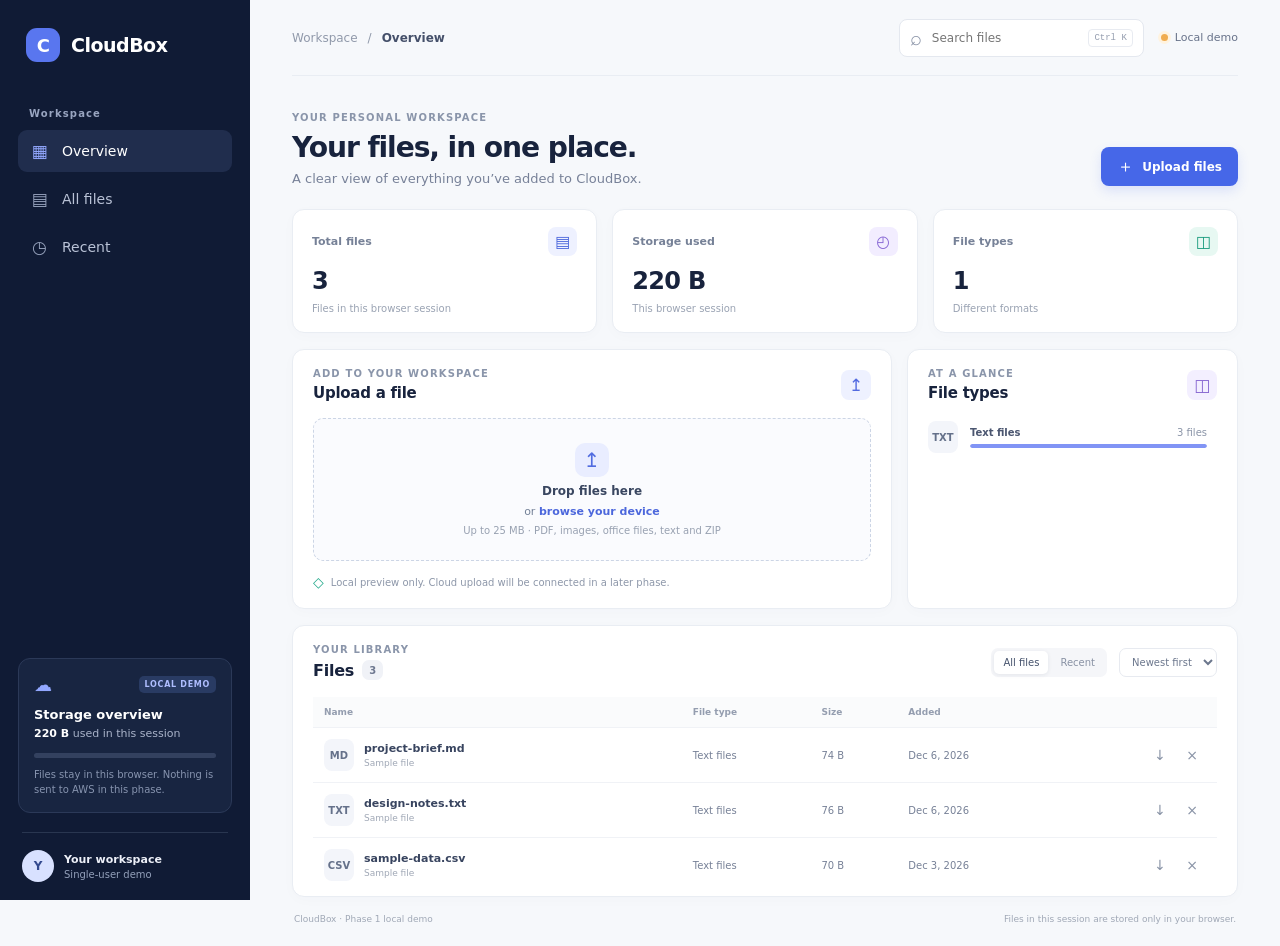
==== CloudBox/frontend/index.html @ 7aa477a9 "The start" ====
<!doctype html>
<html lang="en">
  <head>
    <meta charset="utf-8">
    <meta name="viewport" content="width=device-width, initial-scale=1">
    <meta name="theme-color" content="#101b35">
    <meta name="description" content="A simple, secure place to organize your files.">
    <title>CloudBox — Your files, in one place</title>
    <link rel="stylesheet" href="css/style.css">
    <script src="js/app.js" defer></script>
  </head>
  <body>
    <div class="app-shell">
      <aside class="sidebar" aria-label="Main navigation">
        <a class="brand" href="#overview" aria-label="CloudBox home">
          <span class="brand-mark" aria-hidden="true">C</span>
          <span>CloudBox</span>
        </a>

        <p class="nav-label">Workspace</p>
        <nav class="nav-list" aria-label="Workspace">
          <button class="nav-link is-active" type="button" data-view="overview"><span aria-hidden="true">▦</span> Overview</button>
          <button class="nav-link" type="button" data-view="all"><span aria-hidden="true">▤</span> All files</button>
          <button class="nav-link" type="button" data-view="recent"><span aria-hidden="true">◷</span> Recent</button>
        </nav>

        <div class="sidebar-spacer"></div>
        <section class="plan-card" aria-labelledby="plan-title">
          <div class="plan-top"><span class="plan-icon" aria-hidden="true">☁</span><span class="demo-tag">LOCAL DEMO</span></div>
          <h2 id="plan-title">Storage overview</h2>
          <p><strong id="storage-sidebar">0 B</strong> used in this session</p>
          <div class="storage-track" role="progressbar" aria-label="Demo storage used" aria-valuemin="0" aria-valuemax="100" aria-valuenow="0"><span id="storage-progress"></span></div>
          <small>Files stay in this browser. Nothing is sent to AWS in this phase.</small>
        </section>
        <div class="sidebar-user"><span class="user-avatar" aria-hidden="true">Y</span><span><strong>Your workspace</strong><small>Single-user demo</small></span></div>
      </aside>

      <main class="main-content" id="overview">
        <header class="topbar">
          <div class="breadcrumb"><span>Workspace</span><span aria-hidden="true">/</span><strong id="breadcrumb-current">Overview</strong></div>
          <div class="topbar-actions">
            <label class="search-box"><span aria-hidden="true">⌕</span><span class="sr-only">Search files</span><input id="search-input" type="search" placeholder="Search files" autocomplete="off"><kbd>Ctrl K</kbd></label>
            <span class="connection-pill"><span class="status-dot"></span> Local demo</span>
          </div>
        </header>

        <section class="page-intro" aria-labelledby="page-title">
          <div><p class="eyebrow">YOUR PERSONAL WORKSPACE</p><h1 id="page-title">Your files, in one place.</h1><p class="intro-copy">A clear view of everything you’ve added to CloudBox.</p></div>
          <button class="button button-primary" id="upload-button" type="button"><span aria-hidden="true">＋</span> Upload files</button>
        </section>

        <section class="stats-grid" aria-label="File statistics">
          <article class="stat-card"><div class="stat-heading"><span>Total files</span><span class="stat-icon blue" aria-hidden="true">▤</span></div><strong class="stat-value" id="total-files">0</strong><span class="stat-note" id="total-files-note">Ready for your first file</span></article>
          <article class="stat-card"><div class="stat-heading"><span>Storage used</span><span class="stat-icon violet" aria-hidden="true">◴</span></div><strong class="stat-value" id="total-storage">0 B</strong><span class="stat-note">This browser session</span></article>
          <article class="stat-card"><div class="stat-heading"><span>File types</span><span class="stat-icon mint" aria-hidden="true">◫</span></div><strong class="stat-value" id="type-count">0</strong><span class="stat-note">Different formats</span></article>
        </section>

        <section class="content-grid">
          <article class="panel upload-panel" aria-labelledby="upload-title">
            <div class="panel-heading"><div><p class="eyebrow">ADD TO YOUR WORKSPACE</p><h2 id="upload-title">Upload a file</h2></div><span class="panel-icon" aria-hidden="true">↥</span></div>
            <div class="dropzone" id="dropzone" role="button" tabindex="0" aria-label="Choose files or drop them here">
              <span class="upload-symbol" aria-hidden="true">↥</span>
              <strong>Drop files here</strong>
              <span>or <button class="text-button" id="choose-files" type="button">browse your device</button></span>
              <small>Up to 25 MB · PDF, images, office files, text and ZIP</small>
            </div>
            <input class="sr-only" id="file-input" type="file" multiple accept=".pdf,.png,.jpg,.jpeg,.gif,.webp,.txt,.md,.csv,.doc,.docx,.xls,.xlsx,.ppt,.pptx,.zip">
            <p class="upload-footnote"><span class="secure-icon" aria-hidden="true">◇</span> Local preview only. Cloud upload will be connected in a later phase.</p>
          </article>

          <article class="panel types-panel" aria-labelledby="types-title">
            <div class="panel-heading"><div><p class="eyebrow">AT A GLANCE</p><h2 id="types-title">File types</h2></div><span class="panel-icon soft" aria-hidden="true">◫</span></div>
            <div class="type-list" id="type-list"></div>
          </article>
        </section>

        <section class="panel files-panel" aria-labelledby="files-title">
          <div class="files-heading"><div><p class="eyebrow">YOUR LIBRARY</p><h2 id="files-title">Files <span class="count-badge" id="visible-count">0</span></h2></div><div class="file-controls"><div class="filter-tabs" role="group" aria-label="Filter files"><button type="button" class="filter-tab is-selected" data-filter="all">All files</button><button type="button" class="filter-tab" data-filter="recent">Recent</button></div><label class="sort-select"><span class="sr-only">Sort files</span><select id="sort-select"><option value="newest">Newest first</option><option value="oldest">Oldest first</option><option value="name">Name A–Z</option><option value="size">Largest first</option></select></label></div></div>
          <div class="table-wrap">
            <table>
              <thead><tr><th scope="col">Name</th><th scope="col">File type</th><th scope="col">Size</th><th scope="col">Added</th><th scope="col"><span class="sr-only">Actions</span></th></tr></thead>
              <tbody id="file-rows"></tbody>
            </table>
            <div class="empty-state" id="empty-state" hidden><span class="empty-icon" aria-hidden="true">▤</span><h3 id="empty-title">Your workspace is ready</h3><p id="empty-copy">Upload a file to see it here.</p><button class="button button-secondary" id="empty-upload" type="button">Choose a file</button></div>
          </div>
        </section>
        <footer class="page-footer"><span>CloudBox <span aria-hidden="true">·</span> Phase 1 local demo</span><span>Files in this session are stored only in your browser.</span></footer>
      </main>
    </div>
    <div class="toast" id="toast" role="status" aria-live="polite"></div>
  </body>
</html>
---- CloudBox/frontend/css/style.css ----
:root {
  color-scheme: light;
  --ink: #18233d;
  --muted: #778198;
  --line: #e9edf3;
  --canvas: #f6f8fb;
  --white: #fff;
  --navy: #101b35;
  --blue: #4667e8;
  --blue-soft: #eef1ff;
  --mint: #21a88a;
  font-family: Inter, ui-sans-serif, system-ui, -apple-system, BlinkMacSystemFont, "Segoe UI", sans-serif;
  font-synthesis: none;
  text-rendering: optimizeLegibility;
}

* { box-sizing: border-box; }
body { margin: 0; color: var(--ink); background: var(--canvas); font-size: 14px; }
button, input, select { font: inherit; }
button { cursor: pointer; }
button:focus-visible, input:focus-visible, select:focus-visible, [tabindex]:focus-visible { outline: 3px solid #9daeff; outline-offset: 2px; }
.app-shell { min-height: 100vh; }
.sidebar { position: fixed; inset: 0 auto 0 0; z-index: 2; display: flex; flex-direction: column; width: 250px; padding: 28px 18px 18px; color: #e9edfa; background: var(--navy); }
.brand { display: flex; align-items: center; gap: 11px; margin: 0 0 46px 8px; color: white; font-size: 19px; font-weight: 750; letter-spacing: -.5px; text-decoration: none; }
.brand-mark { display: grid; width: 34px; height: 34px; place-items: center; border-radius: 11px; background: #5976ef; color: white; font-size: 18px; font-weight: 800; }
.nav-label, .eyebrow { margin: 0; color: #99a5c0; font-size: 10px; font-weight: 750; letter-spacing: 1.15px; }
.nav-label { margin: 0 0 11px 11px; }
.nav-list { display: grid; gap: 6px; }
.nav-link { display: flex; align-items: center; gap: 13px; width: 100%; padding: 11px 12px; border: 0; border-radius: 9px; background: transparent; color: #b9c2d6; text-align: left; transition: background .18s, color .18s; }
.nav-link span { width: 19px; color: #95a1bb; font-size: 17px; text-align: center; }
.nav-link:hover, .nav-link.is-active { background: #202d4d; color: white; }
.nav-link.is-active span { color: #93a8ff; }
.sidebar-spacer { flex: 1; min-height: 34px; }
.plan-card { padding: 15px; border: 1px solid #2b3958; border-radius: 12px; background: #182541; }
.plan-top { display: flex; align-items: center; justify-content: space-between; }
.plan-icon { color: #92a7ff; font-size: 18px; }
.demo-tag { padding: 4px 6px; border-radius: 5px; background: #293b63; color: #afbeff; font-size: 8px; font-weight: 800; letter-spacing: .7px; }
.plan-card h2 { margin: 12px 0 5px; color: white; font-size: 13px; }
.plan-card p { margin: 0; color: #aab4ca; font-size: 11px; }
.plan-card p strong { color: white; }
.storage-track { height: 5px; margin: 13px 0 10px; overflow: hidden; border-radius: 9px; background: #33415f; }
.storage-track span { display: block; width: 0; height: 100%; border-radius: inherit; background: #8198ff; transition: width .25s; }
.plan-card small { display: block; color: #8794af; font-size: 10px; line-height: 1.45; }
.sidebar-user { display: flex; align-items: center; gap: 10px; margin: 19px 4px 0; padding-top: 17px; border-top: 1px solid #293650; }
.user-avatar { display: grid; width: 32px; height: 32px; place-items: center; border-radius: 50%; background: #d8e1ff; color: #32498f; font-size: 12px; font-weight: 800; }
.sidebar-user strong, .sidebar-user small { display: block; }
.sidebar-user strong { color: #edf0f8; font-size: 11px; }
.sidebar-user small { margin-top: 3px; color: #93a0ba; font-size: 10px; }
.main-content { max-width: 1600px; min-height: 100vh; margin-left: 250px; padding: 0 42px 22px; }
.topbar { display: flex; min-height: 76px; align-items: center; justify-content: space-between; border-bottom: 1px solid var(--line); }
.breadcrumb { display: flex; align-items: center; gap: 10px; color: #9099aa; font-size: 12px; }
.breadcrumb strong { color: #45506a; font-weight: 650; }
.topbar-actions { display: flex; align-items: center; gap: 17px; }
.search-box { display: flex; width: 245px; height: 38px; align-items: center; gap: 8px; padding: 0 10px; border: 1px solid #e4e8ef; border-radius: 8px; background: white; color: #8791a5; }
.search-box > span:first-child { font-size: 20px; line-height: 1; }
.search-box input { width: 100%; min-width: 0; border: 0; outline: 0; color: var(--ink); background: transparent; font-size: 12px; }
.search-box kbd { flex: 0 0 auto; padding: 3px 5px; border: 1px solid #e8ebf1; border-radius: 4px; color: #929bad; font-size: 9px; }
.connection-pill { display: inline-flex; align-items: center; gap: 7px; color: #68738a; font-size: 11px; white-space: nowrap; }
.status-dot { width: 7px; height: 7px; border-radius: 50%; background: #f0ac4f; box-shadow: 0 0 0 3px #fff3df; }
.page-intro { display: flex; align-items: end; justify-content: space-between; gap: 20px; padding: 36px 0 23px; }
.page-intro .eyebrow, .panel .eyebrow, .files-heading .eyebrow { color: #8a95aa; }
h1, h2, h3, p { margin-top: 0; }
h1 { margin: 8px 0 7px; font-size: clamp(24px, 2.2vw, 30px); font-weight: 720; letter-spacing: -1.1px; }
.intro-copy { margin: 0; color: var(--muted); font-size: 13px; }
.button { display: inline-flex; min-height: 39px; align-items: center; justify-content: center; gap: 8px; padding: 0 15px; border: 1px solid transparent; border-radius: 8px; font-size: 12px; font-weight: 650; transition: transform .15s, background .15s; }
.button:hover { transform: translateY(-1px); }
.button-primary { background: var(--blue); color: white; box-shadow: 0 5px 12px #4667e826; }
.button-primary:hover { background: #3857d2; }
.button-primary span { font-size: 17px; }
.button-secondary { border-color: #e1e6ee; background: white; color: #4d5a74; }
.stats-grid { display: grid; grid-template-columns: repeat(3, minmax(0, 1fr)); gap: 15px; }
.stat-card, .panel { border: 1px solid #e9edf3; border-radius: 12px; background: var(--white); box-shadow: 0 3px 14px #263b5c05; }
.stat-card { min-height: 121px; padding: 17px 19px; }
.stat-heading { display: flex; align-items: center; justify-content: space-between; color: #768197; font-size: 11px; font-weight: 550; }
.stat-icon { display: grid; width: 29px; height: 29px; place-items: center; border-radius: 8px; font-size: 16px; }
.stat-icon.blue { background: #eef1ff; color: #4d68dc; }
.stat-icon.violet { background: #f2edff; color: #8463d3; }
.stat-icon.mint { background: #e7f8f2; color: #199b7d; }
.stat-value { display: block; margin: 11px 0 4px; font-size: 24px; font-weight: 720; letter-spacing: -.7px; }
.stat-note { color: #9aa3b3; font-size: 10px; }
.content-grid { display: grid; grid-template-columns: minmax(0, 1.45fr) minmax(280px, .8fr); gap: 15px; margin-top: 16px; }
.panel { padding: 18px 20px; }
.panel-heading, .files-heading { display: flex; align-items: center; justify-content: space-between; }
.panel-heading h2, .files-heading h2 { margin: 5px 0 0; font-size: 15px; font-weight: 700; letter-spacing: -.25px; }
.panel-icon { display: grid; width: 30px; height: 30px; place-items: center; border-radius: 8px; background: #eef1ff; color: #526ae0; font-size: 17px; }
.panel-icon.soft { background: #f3efff; color: #8869d2; }
.dropzone { display: flex; min-height: 143px; flex-direction: column; align-items: center; justify-content: center; gap: 7px; margin-top: 16px; border: 1px dashed #ccd5e5; border-radius: 10px; background: #fafbfe; color: #738097; font-size: 11px; transition: border .18s, background .18s; }
.dropzone.is-dragging { border-color: var(--blue); background: #f1f4ff; }
.upload-symbol { display: grid; width: 34px; height: 34px; place-items: center; border-radius: 10px; background: #e9edff; color: #516ce0; font-size: 20px; }
.dropzone strong { color: #394660; font-size: 12px; }
.dropzone small { color: #98a1b1; font-size: 10px; }
.text-button { padding: 0; border: 0; background: none; color: #4c67dc; font-size: inherit; font-weight: 650; }
.text-button:hover { text-decoration: underline; }
.upload-footnote { display: flex; align-items: center; gap: 7px; margin: 13px 0 0; color: #8d97a9; font-size: 10px; }
.secure-icon { color: #21a88a; font-size: 14px; }
.type-list { display: grid; gap: 14px; margin-top: 19px; }
.type-row { display: grid; grid-template-columns: 32px minmax(0, 1fr) auto; align-items: center; gap: 10px; }
.file-type-icon { display: grid; width: 30px; height: 32px; place-items: center; border-radius: 8px; background: #f3f5fa; color: #65718a; font-size: 10px; font-weight: 800; }
.file-type-icon.pdf { background: #fff0ec; color: #e36d50; }
.file-type-icon.image { background: #eaf7f2; color: #228e71; }
.file-type-icon.document { background: #edf1ff; color: #4f67d8; }
.type-meta { min-width: 0; }
.type-meta strong { display: flex; justify-content: space-between; gap: 8px; color: #4b5670; font-size: 10px; font-weight: 650; }
.type-meta strong span { color: #8b95a8; font-weight: 500; }
.type-bar { height: 4px; margin-top: 6px; overflow: hidden; border-radius: 6px; background: #f0f2f6; }
.type-bar span { display: block; height: 100%; border-radius: inherit; background: #8194f5; }
.files-panel { margin-top: 16px; padding-bottom: 4px; }
.files-heading { gap: 15px; padding-bottom: 17px; }
.files-heading h2 { display: flex; align-items: center; gap: 8px; font-size: 16px; }
.count-badge { display: grid; min-width: 21px; height: 20px; place-items: center; padding: 0 6px; border-radius: 7px; background: #f0f2f7; color: #6e7890; font-size: 10px; font-weight: 650; }
.file-controls { display: flex; align-items: center; gap: 12px; }
.filter-tabs { display: flex; align-items: center; gap: 3px; padding: 3px; border-radius: 7px; background: #f5f6f9; }
.filter-tab { padding: 6px 9px; border: 0; border-radius: 5px; background: transparent; color: #8992a4; font-size: 10px; }
.filter-tab.is-selected { background: white; color: #46536d; box-shadow: 0 1px 4px #1e2c4614; }
.sort-select select { max-width: 130px; padding: 7px 8px; border: 1px solid #e7eaf0; border-radius: 7px; background: white; color: #6c778d; font-size: 10px; }
.table-wrap { overflow-x: auto; }
table { width: 100%; border-collapse: collapse; text-align: left; }
thead { background: #fafbfc; }
th { padding: 10px 11px; color: #949daf; font-size: 9px; font-weight: 650; }
td { padding: 11px; border-top: 1px solid #f0f2f6; color: #778197; font-size: 10px; white-space: nowrap; }
td:first-child { min-width: 190px; }
.file-name-cell { display: flex; align-items: center; gap: 10px; }
.file-name-cell strong { display: block; overflow: hidden; max-width: 240px; color: #38445f; font-size: 11px; font-weight: 650; text-overflow: ellipsis; }
.file-name-cell small { display: block; margin-top: 3px; color: #a0a8b6; font-size: 9px; }
.row-actions { display: flex; justify-content: end; gap: 4px; }
.icon-button { display: grid; width: 28px; height: 28px; place-items: center; border: 0; border-radius: 6px; background: transparent; color: #8a94a7; font-size: 14px; }
.icon-button:hover { background: #f1f3f8; color: #45526e; }
.icon-button.delete:hover { background: #fff0ed; color: #d85f4e; }
.empty-state { padding: 32px 14px; color: #8791a5; text-align: center; }
.empty-state[hidden] { display: none; }
.empty-icon { display: grid; width: 42px; height: 42px; place-items: center; margin: 0 auto 10px; border-radius: 12px; background: #f0f3fb; color: #8091ca; font-size: 20px; }
.empty-state h3 { margin: 0 0 5px; color: #3f4a64; font-size: 13px; }
.empty-state p { margin: 0 0 14px; font-size: 11px; }
.page-footer { display: flex; justify-content: space-between; gap: 12px; padding: 17px 2px 0; color: #a0a8b6; font-size: 9px; }
.toast { position: fixed; right: 24px; bottom: 24px; z-index: 5; max-width: min(360px, calc(100vw - 32px)); padding: 12px 16px; transform: translateY(12px); border: 1px solid #dce3f0; border-radius: 9px; background: white; box-shadow: 0 8px 28px #17233b1c; color: #46516b; font-size: 12px; opacity: 0; pointer-events: none; transition: opacity .2s, transform .2s; }
.toast.is-visible { transform: translateY(0); opacity: 1; }
.sr-only { position: absolute; width: 1px; height: 1px; padding: 0; overflow: hidden; clip: rect(0, 0, 0, 0); white-space: nowrap; clip-path: inset(50%); border: 0; }

@media (max-width: 1050px) {
  .main-content { padding-right: 25px; padding-left: 25px; }
  .content-grid { grid-template-columns: minmax(0, 1.2fr) minmax(245px, .8fr); }
}
@media (max-width: 790px) {
  .sidebar { width: 70px; align-items: center; padding: 18px 9px; }
  .brand { margin: 0 0 34px; }
  .brand > span:last-child, .nav-label, .nav-link:not(.is-active), .nav-link { font-size: 0; }
  .nav-link { justify-content: center; width: 48px; height: 44px; padding: 0; }
  .nav-link span { width: auto; font-size: 18px; }
  .plan-card { display: none; }
  .sidebar-user { justify-content: center; margin-right: 0; margin-left: 0; }
  .sidebar-user > span:last-child { display: none; }
  .main-content { margin-left: 70px; padding-right: 18px; padding-left: 18px; }
  .content-grid { grid-template-columns: 1fr; }
}
@media (max-width: 560px) {
  .topbar { min-height: 62px; }
  .topbar-actions { gap: 9px; }
  .search-box { width: 37px; justify-content: center; padding: 0; }
  .search-box input, .search-box kbd { display: none; }
  .connection-pill { font-size: 0; }
  .status-dot { width: 9px; height: 9px; }
  .page-intro { align-items: start; flex-direction: column; padding-top: 26px; }
  .stats-grid { grid-template-columns: 1fr; gap: 9px; }
  .stat-card { min-height: 96px; }
  .files-heading { align-items: start; flex-direction: column; }
  .file-controls { width: 100%; justify-content: space-between; }
  .sort-select select { max-width: 120px; }
  .panel { padding: 16px; }
  .main-content { padding-right: 12px; padding-left: 12px; }
  .page-footer { flex-direction: column; }
  th:nth-child(2), td:nth-child(2) { display: none; }
}
@media (prefers-reduced-motion: reduce) { *, *::before, *::after { scroll-behavior: auto !important; transition-duration: .01ms !important; } }
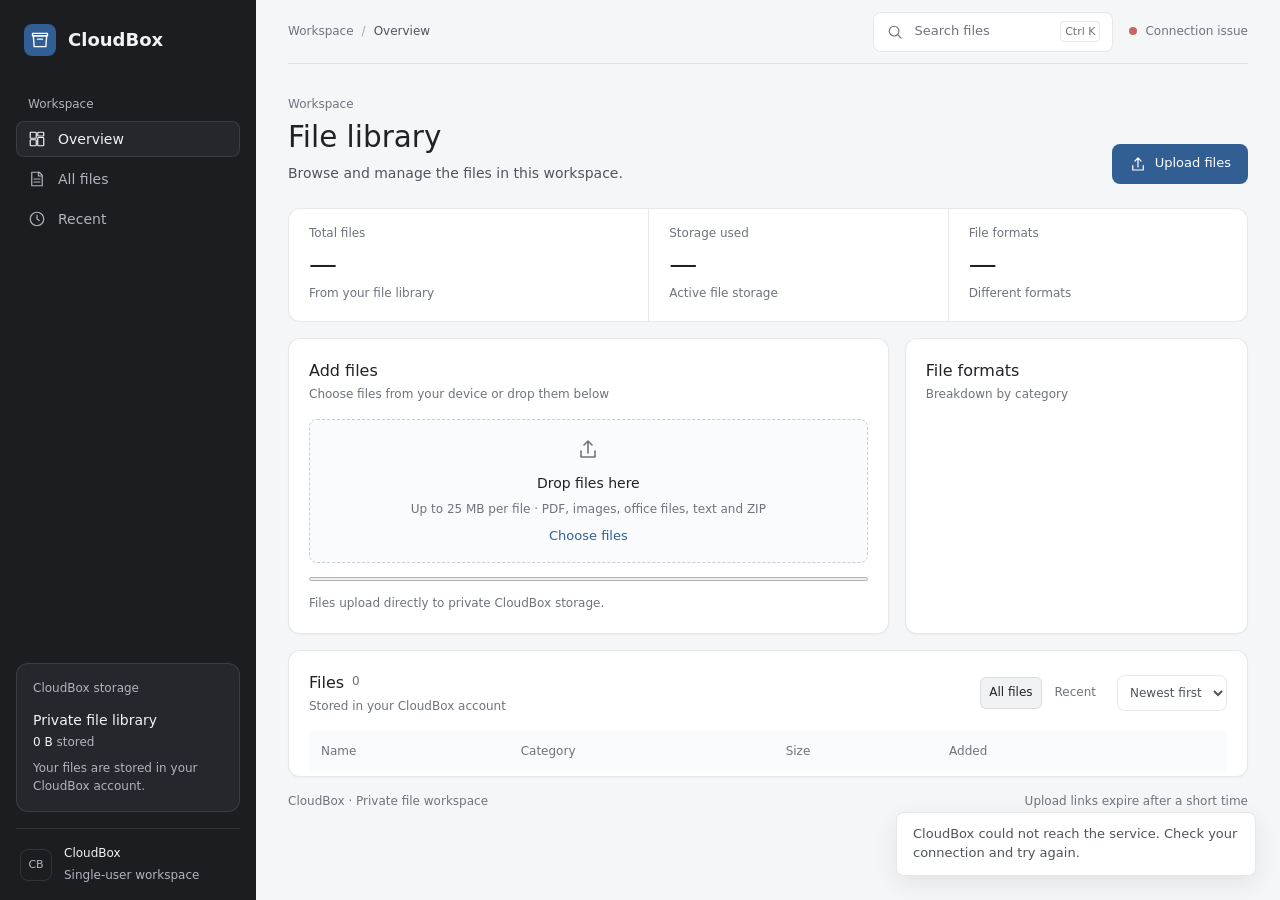
==== commit 0f9bee32: "Few more changes to the backend and frontend, added new lambda functions, and updated documentation." ====
--- a/CloudBox/frontend/index.html
+++ b/CloudBox/frontend/index.html
@@ -3,88 +3,103 @@
   <head>
     <meta charset="utf-8">
     <meta name="viewport" content="width=device-width, initial-scale=1">
-    <meta name="theme-color" content="#101b35">
-    <meta name="description" content="A simple, secure place to organize your files.">
-    <title>CloudBox — Your files, in one place</title>
+    <meta name="theme-color" content="#1b1d21">
+    <meta name="description" content="A simple workspace for finding and managing your files.">
+    <title>CloudBox | File library</title>
+    <!-- Design guidance adapted from unslop by Damir Sokolovsky, CC BY 4.0: https://github.com/heydamir/unslop -->
     <link rel="stylesheet" href="css/style.css">
+    <script src="js/config.js" defer></script>
+    <script src="js/api.js" defer></script>
+    <script src="js/dashboard.js" defer></script>
+    <script src="js/files.js" defer></script>
+    <script src="js/upload.js" defer></script>
     <script src="js/app.js" defer></script>
   </head>
   <body>
     <div class="app-shell">
       <aside class="sidebar" aria-label="Main navigation">
         <a class="brand" href="#overview" aria-label="CloudBox home">
-          <span class="brand-mark" aria-hidden="true">C</span>
+          <svg class="brand-mark" viewBox="0 0 24 24" aria-hidden="true" focusable="false"><path d="M4 7h16l-1 13H5L4 7Z"></path><path d="M3 4h18v3H3zM9 11h6"></path></svg>
           <span>CloudBox</span>
         </a>
 
         <p class="nav-label">Workspace</p>
         <nav class="nav-list" aria-label="Workspace">
-          <button class="nav-link is-active" type="button" data-view="overview"><span aria-hidden="true">▦</span> Overview</button>
-          <button class="nav-link" type="button" data-view="all"><span aria-hidden="true">▤</span> All files</button>
-          <button class="nav-link" type="button" data-view="recent"><span aria-hidden="true">◷</span> Recent</button>
+          <button class="nav-link is-active" type="button" data-view="overview"><svg viewBox="0 0 24 24" aria-hidden="true"><rect x="3" y="3" width="8" height="8" rx="1"></rect><rect x="13" y="3" width="8" height="5" rx="1"></rect><rect x="13" y="10" width="8" height="11" rx="1"></rect><rect x="3" y="13" width="8" height="8" rx="1"></rect></svg><span class="nav-text">Overview</span></button>
+          <button class="nav-link" type="button" data-view="all"><svg viewBox="0 0 24 24" aria-hidden="true"><path d="M5 3h10l4 4v14H5z"></path><path d="M14 3v5h5M8 12h8M8 16h8"></path></svg><span class="nav-text">All files</span></button>
+          <button class="nav-link" type="button" data-view="recent"><svg viewBox="0 0 24 24" aria-hidden="true"><circle cx="12" cy="12" r="9"></circle><path d="M12 7v5l3 2"></path></svg><span class="nav-text">Recent</span></button>
         </nav>
 
         <div class="sidebar-spacer"></div>
-        <section class="plan-card" aria-labelledby="plan-title">
-          <div class="plan-top"><span class="plan-icon" aria-hidden="true">☁</span><span class="demo-tag">LOCAL DEMO</span></div>
-          <h2 id="plan-title">Storage overview</h2>
-          <p><strong id="storage-sidebar">0 B</strong> used in this session</p>
-          <div class="storage-track" role="progressbar" aria-label="Demo storage used" aria-valuemin="0" aria-valuemax="100" aria-valuenow="0"><span id="storage-progress"></span></div>
-          <small>Files stay in this browser. Nothing is sent to AWS in this phase.</small>
+        <section class="session-card" aria-labelledby="session-title">
+          <p class="session-label">CloudBox storage</p>
+          <h2 id="session-title">Private file library</h2>
+          <p><strong id="storage-sidebar">0 B</strong> stored</p>
+          <small>Your files are stored in your CloudBox account.</small>
         </section>
-        <div class="sidebar-user"><span class="user-avatar" aria-hidden="true">Y</span><span><strong>Your workspace</strong><small>Single-user demo</small></span></div>
+        <div class="sidebar-foot"><span class="sidebar-mark" aria-hidden="true">CB</span><span><strong>CloudBox</strong><small>Single-user workspace</small></span></div>
       </aside>
 
       <main class="main-content" id="overview">
         <header class="topbar">
-          <div class="breadcrumb"><span>Workspace</span><span aria-hidden="true">/</span><strong id="breadcrumb-current">Overview</strong></div>
+          <div class="breadcrumb"><span>Workspace</span><span class="crumb-separator" aria-hidden="true">/</span><strong id="breadcrumb-current">Overview</strong></div>
           <div class="topbar-actions">
-            <label class="search-box"><span aria-hidden="true">⌕</span><span class="sr-only">Search files</span><input id="search-input" type="search" placeholder="Search files" autocomplete="off"><kbd>Ctrl K</kbd></label>
-            <span class="connection-pill"><span class="status-dot"></span> Local demo</span>
+            <label class="search-box">
+              <svg viewBox="0 0 24 24" aria-hidden="true"><circle cx="10.8" cy="10.8" r="6.5"></circle><path d="m16 16 4.2 4.2"></path></svg>
+              <span class="sr-only">Search files</span><input id="search-input" type="search" placeholder="Search files" autocomplete="off"><kbd>Ctrl K</kbd>
+            </label>
+            <span class="connection-label" id="connection-status"><span class="status-dot" aria-hidden="true"></span>Connecting</span>
           </div>
         </header>
 
         <section class="page-intro" aria-labelledby="page-title">
-          <div><p class="eyebrow">YOUR PERSONAL WORKSPACE</p><h1 id="page-title">Your files, in one place.</h1><p class="intro-copy">A clear view of everything you’ve added to CloudBox.</p></div>
-          <button class="button button-primary" id="upload-button" type="button"><span aria-hidden="true">＋</span> Upload files</button>
+          <div><p class="eyebrow">Workspace</p><h1 id="page-title">File library</h1><p class="intro-copy">Browse and manage the files in this workspace.</p></div>
+          <button class="button button-primary" id="upload-button" type="button"><svg viewBox="0 0 24 24" aria-hidden="true"><path d="M12 16V4m-4 4 4-4 4 4M5 14v6h14v-6"></path></svg>Upload files</button>
         </section>
 
-        <section class="stats-grid" aria-label="File statistics">
-          <article class="stat-card"><div class="stat-heading"><span>Total files</span><span class="stat-icon blue" aria-hidden="true">▤</span></div><strong class="stat-value" id="total-files">0</strong><span class="stat-note" id="total-files-note">Ready for your first file</span></article>
-          <article class="stat-card"><div class="stat-heading"><span>Storage used</span><span class="stat-icon violet" aria-hidden="true">◴</span></div><strong class="stat-value" id="total-storage">0 B</strong><span class="stat-note">This browser session</span></article>
-          <article class="stat-card"><div class="stat-heading"><span>File types</span><span class="stat-icon mint" aria-hidden="true">◫</span></div><strong class="stat-value" id="type-count">0</strong><span class="stat-note">Different formats</span></article>
+        <section class="stats-panel" aria-label="File statistics">
+          <article class="stat-card stat-primary"><span class="stat-label">Total files</span><strong class="stat-value" id="total-files">—</strong><span class="stat-note" id="total-files-note">From your file library</span></article>
+          <article class="stat-card"><span class="stat-label">Storage used</span><strong class="stat-value" id="total-storage">—</strong><span class="stat-note">Active file storage</span></article>
+          <article class="stat-card"><span class="stat-label">File formats</span><strong class="stat-value" id="type-count">—</strong><span class="stat-note">Different formats</span></article>
         </section>
 
         <section class="content-grid">
           <article class="panel upload-panel" aria-labelledby="upload-title">
-            <div class="panel-heading"><div><p class="eyebrow">ADD TO YOUR WORKSPACE</p><h2 id="upload-title">Upload a file</h2></div><span class="panel-icon" aria-hidden="true">↥</span></div>
-            <div class="dropzone" id="dropzone" role="button" tabindex="0" aria-label="Choose files or drop them here">
-              <span class="upload-symbol" aria-hidden="true">↥</span>
+            <div class="panel-heading"><div><h2 id="upload-title">Add files</h2><p>Choose files from your device or drop them below</p></div></div>
+            <div class="dropzone" id="dropzone">
+              <svg class="upload-symbol" viewBox="0 0 24 24" aria-hidden="true"><path d="M12 16V4m-4 4 4-4 4 4M5 14v6h14v-6"></path></svg>
               <strong>Drop files here</strong>
-              <span>or <button class="text-button" id="choose-files" type="button">browse your device</button></span>
-              <small>Up to 25 MB · PDF, images, office files, text and ZIP</small>
+              <span class="drop-copy">Up to 25 MB per file · PDF, images, office files, text and ZIP</span>
+              <button class="text-button" id="choose-files" type="button">Choose files</button>
             </div>
             <input class="sr-only" id="file-input" type="file" multiple accept=".pdf,.png,.jpg,.jpeg,.gif,.webp,.txt,.md,.csv,.doc,.docx,.xls,.xlsx,.ppt,.pptx,.zip">
-            <p class="upload-footnote"><span class="secure-icon" aria-hidden="true">◇</span> Local preview only. Cloud upload will be connected in a later phase.</p>
+            <progress id="upload-progress" class="upload-progress" max="100" value="0" hidden aria-label="Upload progress"></progress>
+            <p class="upload-footnote" id="upload-status">Files upload directly to private CloudBox storage.</p>
           </article>
 
           <article class="panel types-panel" aria-labelledby="types-title">
-            <div class="panel-heading"><div><p class="eyebrow">AT A GLANCE</p><h2 id="types-title">File types</h2></div><span class="panel-icon soft" aria-hidden="true">◫</span></div>
+            <div class="panel-heading"><div><h2 id="types-title">File formats</h2><p>Breakdown by category</p></div></div>
             <div class="type-list" id="type-list"></div>
           </article>
         </section>
 
         <section class="panel files-panel" aria-labelledby="files-title">
-          <div class="files-heading"><div><p class="eyebrow">YOUR LIBRARY</p><h2 id="files-title">Files <span class="count-badge" id="visible-count">0</span></h2></div><div class="file-controls"><div class="filter-tabs" role="group" aria-label="Filter files"><button type="button" class="filter-tab is-selected" data-filter="all">All files</button><button type="button" class="filter-tab" data-filter="recent">Recent</button></div><label class="sort-select"><span class="sr-only">Sort files</span><select id="sort-select"><option value="newest">Newest first</option><option value="oldest">Oldest first</option><option value="name">Name A–Z</option><option value="size">Largest first</option></select></label></div></div>
+          <div class="files-heading">
+          <div><h2 id="files-title">Files <span class="count-badge" id="visible-count">0</span></h2><p>Stored in your CloudBox account</p></div>
+            <div class="file-controls">
+              <div class="filter-tabs" role="group" aria-label="Filter files"><button type="button" class="filter-tab is-selected" data-filter="all">All files</button><button type="button" class="filter-tab" data-filter="recent">Recent</button></div>
+              <label class="sort-select"><span class="sr-only">Sort files</span><select id="sort-select"><option value="newest">Newest first</option><option value="oldest">Oldest first</option><option value="name">Name A-Z</option><option value="size">Largest first</option></select></label>
+            </div>
+          </div>
           <div class="table-wrap">
             <table>
-              <thead><tr><th scope="col">Name</th><th scope="col">File type</th><th scope="col">Size</th><th scope="col">Added</th><th scope="col"><span class="sr-only">Actions</span></th></tr></thead>
+              <thead><tr><th scope="col">Name</th><th scope="col">Category</th><th scope="col">Size</th><th scope="col">Added</th><th scope="col"><span class="sr-only">Actions</span></th></tr></thead>
               <tbody id="file-rows"></tbody>
             </table>
-            <div class="empty-state" id="empty-state" hidden><span class="empty-icon" aria-hidden="true">▤</span><h3 id="empty-title">Your workspace is ready</h3><p id="empty-copy">Upload a file to see it here.</p><button class="button button-secondary" id="empty-upload" type="button">Choose a file</button></div>
+            <div class="empty-state" id="empty-state" hidden><span class="empty-icon" aria-hidden="true">CB</span><h3 id="empty-title">Your workspace is ready</h3><p id="empty-copy">Add a file to see it here.</p><button class="button button-secondary" id="empty-upload" type="button">Choose a file</button></div>
           </div>
         </section>
-        <footer class="page-footer"><span>CloudBox <span aria-hidden="true">·</span> Phase 1 local demo</span><span>Files in this session are stored only in your browser.</span></footer>
+        <footer class="page-footer"><span>CloudBox <span aria-hidden="true">·</span> Private file workspace</span><span>Upload links expire after a short time</span></footer>
       </main>
     </div>
     <div class="toast" id="toast" role="status" aria-live="polite"></div>
--- a/CloudBox/frontend/css/style.css
+++ b/CloudBox/frontend/css/style.css
@@ -1,172 +1,185 @@
 :root {
   color-scheme: light;
-  --ink: #18233d;
-  --muted: #778198;
-  --line: #e9edf3;
-  --canvas: #f6f8fb;
-  --white: #fff;
-  --navy: #101b35;
-  --blue: #4667e8;
-  --blue-soft: #eef1ff;
-  --mint: #21a88a;
-  font-family: Inter, ui-sans-serif, system-ui, -apple-system, BlinkMacSystemFont, "Segoe UI", sans-serif;
+  --ink: #202226;
+  --secondary: #50545d;
+  --muted: #6e737d;
+  --line: rgba(32, 34, 38, .1);
+  --canvas: #f5f6f8;
+  --surface: #fff;
+  --raised: #f1f2f4;
+  --sidebar: #1b1d21;
+  --side-surface: #25272c;
+  --side-line: rgba(255, 255, 255, .1);
+  --side-text: #f1f2f4;
+  --side-muted: #b1b4bc;
+  --accent: #315f93;
+  --accent-soft: #eaf0f6;
+  --ease: cubic-bezier(.22, 1, .36, 1);
+  --sidebar-width: 256px;
+  font-family: ui-sans-serif, system-ui, -apple-system, BlinkMacSystemFont, "Segoe UI", sans-serif;
   font-synthesis: none;
-  text-rendering: optimizeLegibility;
 }
 
 * { box-sizing: border-box; }
-body { margin: 0; color: var(--ink); background: var(--canvas); font-size: 14px; }
+body { margin: 0; color: var(--ink); background: var(--canvas); font-size: 14px; line-height: 1.45; }
 button, input, select { font: inherit; }
 button { cursor: pointer; }
-button:focus-visible, input:focus-visible, select:focus-visible, [tabindex]:focus-visible { outline: 3px solid #9daeff; outline-offset: 2px; }
+button:focus-visible, input:focus-visible, select:focus-visible, a:focus-visible { outline: 3px solid #8ca8c5; outline-offset: 2px; }
+h1, h2, h3, p { margin-top: 0; }
 .app-shell { min-height: 100vh; }
-.sidebar { position: fixed; inset: 0 auto 0 0; z-index: 2; display: flex; flex-direction: column; width: 250px; padding: 28px 18px 18px; color: #e9edfa; background: var(--navy); }
-.brand { display: flex; align-items: center; gap: 11px; margin: 0 0 46px 8px; color: white; font-size: 19px; font-weight: 750; letter-spacing: -.5px; text-decoration: none; }
-.brand-mark { display: grid; width: 34px; height: 34px; place-items: center; border-radius: 11px; background: #5976ef; color: white; font-size: 18px; font-weight: 800; }
-.nav-label, .eyebrow { margin: 0; color: #99a5c0; font-size: 10px; font-weight: 750; letter-spacing: 1.15px; }
-.nav-label { margin: 0 0 11px 11px; }
-.nav-list { display: grid; gap: 6px; }
-.nav-link { display: flex; align-items: center; gap: 13px; width: 100%; padding: 11px 12px; border: 0; border-radius: 9px; background: transparent; color: #b9c2d6; text-align: left; transition: background .18s, color .18s; }
-.nav-link span { width: 19px; color: #95a1bb; font-size: 17px; text-align: center; }
-.nav-link:hover, .nav-link.is-active { background: #202d4d; color: white; }
-.nav-link.is-active span { color: #93a8ff; }
-.sidebar-spacer { flex: 1; min-height: 34px; }
-.plan-card { padding: 15px; border: 1px solid #2b3958; border-radius: 12px; background: #182541; }
-.plan-top { display: flex; align-items: center; justify-content: space-between; }
-.plan-icon { color: #92a7ff; font-size: 18px; }
-.demo-tag { padding: 4px 6px; border-radius: 5px; background: #293b63; color: #afbeff; font-size: 8px; font-weight: 800; letter-spacing: .7px; }
-.plan-card h2 { margin: 12px 0 5px; color: white; font-size: 13px; }
-.plan-card p { margin: 0; color: #aab4ca; font-size: 11px; }
-.plan-card p strong { color: white; }
-.storage-track { height: 5px; margin: 13px 0 10px; overflow: hidden; border-radius: 9px; background: #33415f; }
-.storage-track span { display: block; width: 0; height: 100%; border-radius: inherit; background: #8198ff; transition: width .25s; }
-.plan-card small { display: block; color: #8794af; font-size: 10px; line-height: 1.45; }
-.sidebar-user { display: flex; align-items: center; gap: 10px; margin: 19px 4px 0; padding-top: 17px; border-top: 1px solid #293650; }
-.user-avatar { display: grid; width: 32px; height: 32px; place-items: center; border-radius: 50%; background: #d8e1ff; color: #32498f; font-size: 12px; font-weight: 800; }
-.sidebar-user strong, .sidebar-user small { display: block; }
-.sidebar-user strong { color: #edf0f8; font-size: 11px; }
-.sidebar-user small { margin-top: 3px; color: #93a0ba; font-size: 10px; }
-.main-content { max-width: 1600px; min-height: 100vh; margin-left: 250px; padding: 0 42px 22px; }
-.topbar { display: flex; min-height: 76px; align-items: center; justify-content: space-between; border-bottom: 1px solid var(--line); }
-.breadcrumb { display: flex; align-items: center; gap: 10px; color: #9099aa; font-size: 12px; }
-.breadcrumb strong { color: #45506a; font-weight: 650; }
-.topbar-actions { display: flex; align-items: center; gap: 17px; }
-.search-box { display: flex; width: 245px; height: 38px; align-items: center; gap: 8px; padding: 0 10px; border: 1px solid #e4e8ef; border-radius: 8px; background: white; color: #8791a5; }
-.search-box > span:first-child { font-size: 20px; line-height: 1; }
-.search-box input { width: 100%; min-width: 0; border: 0; outline: 0; color: var(--ink); background: transparent; font-size: 12px; }
-.search-box kbd { flex: 0 0 auto; padding: 3px 5px; border: 1px solid #e8ebf1; border-radius: 4px; color: #929bad; font-size: 9px; }
-.connection-pill { display: inline-flex; align-items: center; gap: 7px; color: #68738a; font-size: 11px; white-space: nowrap; }
-.status-dot { width: 7px; height: 7px; border-radius: 50%; background: #f0ac4f; box-shadow: 0 0 0 3px #fff3df; }
-.page-intro { display: flex; align-items: end; justify-content: space-between; gap: 20px; padding: 36px 0 23px; }
-.page-intro .eyebrow, .panel .eyebrow, .files-heading .eyebrow { color: #8a95aa; }
-h1, h2, h3, p { margin-top: 0; }
-h1 { margin: 8px 0 7px; font-size: clamp(24px, 2.2vw, 30px); font-weight: 720; letter-spacing: -1.1px; }
-.intro-copy { margin: 0; color: var(--muted); font-size: 13px; }
-.button { display: inline-flex; min-height: 39px; align-items: center; justify-content: center; gap: 8px; padding: 0 15px; border: 1px solid transparent; border-radius: 8px; font-size: 12px; font-weight: 650; transition: transform .15s, background .15s; }
-.button:hover { transform: translateY(-1px); }
-.button-primary { background: var(--blue); color: white; box-shadow: 0 5px 12px #4667e826; }
-.button-primary:hover { background: #3857d2; }
-.button-primary span { font-size: 17px; }
-.button-secondary { border-color: #e1e6ee; background: white; color: #4d5a74; }
-.stats-grid { display: grid; grid-template-columns: repeat(3, minmax(0, 1fr)); gap: 15px; }
-.stat-card, .panel { border: 1px solid #e9edf3; border-radius: 12px; background: var(--white); box-shadow: 0 3px 14px #263b5c05; }
-.stat-card { min-height: 121px; padding: 17px 19px; }
-.stat-heading { display: flex; align-items: center; justify-content: space-between; color: #768197; font-size: 11px; font-weight: 550; }
-.stat-icon { display: grid; width: 29px; height: 29px; place-items: center; border-radius: 8px; font-size: 16px; }
-.stat-icon.blue { background: #eef1ff; color: #4d68dc; }
-.stat-icon.violet { background: #f2edff; color: #8463d3; }
-.stat-icon.mint { background: #e7f8f2; color: #199b7d; }
-.stat-value { display: block; margin: 11px 0 4px; font-size: 24px; font-weight: 720; letter-spacing: -.7px; }
-.stat-note { color: #9aa3b3; font-size: 10px; }
-.content-grid { display: grid; grid-template-columns: minmax(0, 1.45fr) minmax(280px, .8fr); gap: 15px; margin-top: 16px; }
-.panel { padding: 18px 20px; }
-.panel-heading, .files-heading { display: flex; align-items: center; justify-content: space-between; }
-.panel-heading h2, .files-heading h2 { margin: 5px 0 0; font-size: 15px; font-weight: 700; letter-spacing: -.25px; }
-.panel-icon { display: grid; width: 30px; height: 30px; place-items: center; border-radius: 8px; background: #eef1ff; color: #526ae0; font-size: 17px; }
-.panel-icon.soft { background: #f3efff; color: #8869d2; }
-.dropzone { display: flex; min-height: 143px; flex-direction: column; align-items: center; justify-content: center; gap: 7px; margin-top: 16px; border: 1px dashed #ccd5e5; border-radius: 10px; background: #fafbfe; color: #738097; font-size: 11px; transition: border .18s, background .18s; }
-.dropzone.is-dragging { border-color: var(--blue); background: #f1f4ff; }
-.upload-symbol { display: grid; width: 34px; height: 34px; place-items: center; border-radius: 10px; background: #e9edff; color: #516ce0; font-size: 20px; }
-.dropzone strong { color: #394660; font-size: 12px; }
-.dropzone small { color: #98a1b1; font-size: 10px; }
-.text-button { padding: 0; border: 0; background: none; color: #4c67dc; font-size: inherit; font-weight: 650; }
+.sidebar { position: fixed; inset: 0 auto 0 0; z-index: 2; display: flex; width: var(--sidebar-width); flex-direction: column; padding: 24px 16px 16px; color: var(--side-text); background: var(--sidebar); }
+.brand { display: flex; align-items: center; gap: 12px; margin: 0 8px 40px; color: var(--side-text); font-size: 18px; font-weight: 600; text-decoration: none; }
+.brand-mark { width: 32px; height: 32px; padding: 6px; border-radius: 8px; background: var(--accent); fill: none; stroke: white; stroke-linecap: round; stroke-linejoin: round; stroke-width: 1.6; }
+.brand-mark path:first-child { fill: none; }
+.nav-label, .eyebrow { margin: 0; color: var(--side-muted); font-size: 12px; font-weight: 400; letter-spacing: 0; }
+.nav-label { margin: 0 12px 8px; }
+.nav-list { display: grid; gap: 4px; }
+.nav-link { display: flex; height: 36px; align-items: center; gap: 12px; padding: 0 12px; border: 0; border-radius: 8px; background: transparent; color: var(--side-muted); text-align: left; transition: background-color 140ms var(--ease), color 140ms var(--ease); }
+.nav-link svg, .search-box svg, .button svg { width: 18px; height: 18px; flex: 0 0 auto; fill: none; stroke: currentColor; stroke-linecap: round; stroke-linejoin: round; stroke-width: 1.6; }
+.nav-link:hover, .nav-link.is-active { background: var(--side-surface); color: var(--side-text); }
+.nav-link.is-active { box-shadow: inset 0 0 0 1px var(--side-line); }
+.sidebar-spacer { flex: 1; min-height: 32px; }
+.session-card { padding: 16px; border: 1px solid var(--side-line); border-radius: 12px; background: var(--side-surface); }
+.session-label { margin: 0 0 12px; color: var(--side-muted); font-size: 12px; }
+.session-card h2 { margin: 0 0 4px; color: var(--side-text); font-size: 14px; font-weight: 500; }
+.session-card p:not(.session-label) { margin: 0 0 8px; color: var(--side-muted); font-size: 12px; }
+.session-card strong { color: var(--side-text); font-variant-numeric: tabular-nums; font-weight: 500; }
+.session-card small { display: block; color: var(--side-muted); font-size: 12px; line-height: 1.5; }
+.sidebar-foot { display: flex; align-items: center; gap: 12px; margin-top: 16px; padding: 16px 4px 0; border-top: 1px solid var(--side-line); }
+.sidebar-mark { display: grid; width: 32px; height: 32px; place-items: center; border: 1px solid var(--side-line); border-radius: 8px; color: var(--side-muted); font-size: 11px; font-weight: 500; }
+.sidebar-foot strong, .sidebar-foot small { display: block; }
+.sidebar-foot strong { color: var(--side-text); font-size: 12px; font-weight: 500; }
+.sidebar-foot small { margin-top: 4px; color: var(--side-muted); font-size: 12px; }
+.main-content { width: min(calc(100% - var(--sidebar-width)), 1600px); min-height: 100vh; margin-left: var(--sidebar-width); padding: 0 32px 24px; }
+.topbar { display: flex; min-height: 64px; align-items: center; justify-content: space-between; border-bottom: 1px solid var(--line); }
+.breadcrumb { display: flex; align-items: center; gap: 8px; color: var(--muted); font-size: 12px; }
+.breadcrumb strong { color: var(--secondary); font-weight: 500; }
+.crumb-separator { color: #a3a6ad; }
+.topbar-actions { display: flex; align-items: center; gap: 16px; }
+.search-box { display: flex; width: 240px; height: 40px; align-items: center; gap: 8px; padding: 0 12px; border: 1px solid var(--line); border-radius: 8px; background: var(--surface); color: var(--muted); }
+.search-box input { width: 100%; min-width: 0; border: 0; outline: 0; color: var(--ink); background: transparent; font-size: 13px; }
+.search-box input::placeholder { color: var(--muted); }
+.search-box kbd { flex: 0 0 auto; padding: 2px 4px; border: 1px solid var(--line); border-radius: 4px; color: var(--muted); font-size: 11px; font-family: inherit; }
+.connection-label { display: inline-flex; align-items: center; gap: 8px; color: var(--muted); font-size: 12px; white-space: nowrap; }
+.status-dot { width: 8px; height: 8px; border-radius: 50%; background: var(--accent); }
+.page-intro { display: flex; align-items: end; justify-content: space-between; gap: 24px; padding: 32px 0 24px; }
+.page-intro .eyebrow { margin: 0 0 8px; color: var(--muted); }
+h1 { margin: 0 0 8px; font-size: clamp(28px, 2.3vw, 32px); font-weight: 500; line-height: 1.15; }
+.intro-copy { margin: 0; color: var(--secondary); font-size: 14px; }
+.button { display: inline-flex; min-height: 40px; align-items: center; justify-content: center; gap: 8px; padding: 0 16px; border: 1px solid transparent; border-radius: 8px; font-size: 13px; font-weight: 500; transition: background-color 140ms var(--ease), border-color 140ms var(--ease), color 140ms var(--ease); }
+.button-primary { background: var(--accent); color: white; }
+.button-primary:hover { background: #274d78; }
+.button-secondary { border-color: var(--line); background: var(--surface); color: var(--secondary); }
+.button-secondary:hover { background: var(--raised); }
+.stats-panel { display: grid; grid-template-columns: 1.2fr 1fr 1fr; border: 1px solid var(--line); border-radius: 12px; background: var(--surface); }
+.stat-card { min-height: 112px; padding: 16px 20px; }
+.stat-card + .stat-card { border-left: 1px solid var(--line); }
+.stat-label, .stat-note { display: block; color: var(--muted); font-size: 12px; }
+.stat-value { display: block; margin: 8px 0 4px; font-size: 28px; font-weight: 500; line-height: 1.1; font-variant-numeric: tabular-nums; }
+.content-grid { display: grid; grid-template-columns: minmax(0, 1.4fr) minmax(280px, .8fr); gap: 16px; margin-top: 16px; }
+.panel { min-width: 0; padding: 20px; border: 1px solid var(--line); border-radius: 12px; background: var(--surface); box-shadow: 0 1px 2px rgba(0, 0, 0, .04); }
+.panel-heading, .files-heading { display: flex; align-items: center; justify-content: space-between; gap: 16px; }
+.panel-heading h2, .files-heading h2 { margin: 0; font-size: 16px; font-weight: 500; }
+.panel-heading p, .files-heading p { margin: 4px 0 0; color: var(--muted); font-size: 12px; }
+.dropzone { display: flex; min-height: 144px; flex-direction: column; align-items: center; justify-content: center; gap: 8px; margin-top: 16px; padding: 16px; border: 1px dashed #c9cdd4; border-radius: 8px; background: #fafbfc; color: var(--secondary); text-align: center; }
+.upload-symbol { width: 24px; height: 24px; margin-bottom: 4px; fill: none; stroke: var(--muted); stroke-linecap: round; stroke-linejoin: round; stroke-width: 1.6; }
+.dropzone strong { color: var(--ink); font-size: 14px; font-weight: 500; }
+.drop-copy { color: var(--muted); font-size: 12px; }
+.text-button { padding: 0; border: 0; background: none; color: var(--accent); font-size: 13px; font-weight: 500; }
 .text-button:hover { text-decoration: underline; }
-.upload-footnote { display: flex; align-items: center; gap: 7px; margin: 13px 0 0; color: #8d97a9; font-size: 10px; }
-.secure-icon { color: #21a88a; font-size: 14px; }
-.type-list { display: grid; gap: 14px; margin-top: 19px; }
-.type-row { display: grid; grid-template-columns: 32px minmax(0, 1fr) auto; align-items: center; gap: 10px; }
-.file-type-icon { display: grid; width: 30px; height: 32px; place-items: center; border-radius: 8px; background: #f3f5fa; color: #65718a; font-size: 10px; font-weight: 800; }
-.file-type-icon.pdf { background: #fff0ec; color: #e36d50; }
-.file-type-icon.image { background: #eaf7f2; color: #228e71; }
-.file-type-icon.document { background: #edf1ff; color: #4f67d8; }
+.upload-footnote { margin: 12px 0 0; color: var(--muted); font-size: 12px; }
+.type-list { display: grid; gap: 16px; margin-top: 24px; }
+.type-row { display: grid; grid-template-columns: 40px minmax(0, 1fr); align-items: center; gap: 12px; }
+.file-type-icon { display: grid; width: 40px; height: 32px; place-items: center; border: 1px solid var(--line); border-radius: 6px; background: #fafbfc; color: var(--secondary); font-size: 12px; font-weight: 500; font-family: ui-monospace, SFMono-Regular, Consolas, monospace; }
 .type-meta { min-width: 0; }
-.type-meta strong { display: flex; justify-content: space-between; gap: 8px; color: #4b5670; font-size: 10px; font-weight: 650; }
-.type-meta strong span { color: #8b95a8; font-weight: 500; }
-.type-bar { height: 4px; margin-top: 6px; overflow: hidden; border-radius: 6px; background: #f0f2f6; }
-.type-bar span { display: block; height: 100%; border-radius: inherit; background: #8194f5; }
+.type-meta strong { display: flex; justify-content: space-between; gap: 8px; color: var(--secondary); font-size: 12px; font-weight: 500; }
+.type-meta strong span { color: var(--muted); font-variant-numeric: tabular-nums; font-weight: 400; }
+.type-bar { height: 4px; margin-top: 8px; overflow: hidden; border-radius: 2px; background: var(--raised); }
+.type-bar span { display: block; height: 100%; border-radius: inherit; background: var(--accent); }
+.type-empty { margin: 24px 0 0; color: var(--muted); font-size: 13px; }
 .files-panel { margin-top: 16px; padding-bottom: 4px; }
-.files-heading { gap: 15px; padding-bottom: 17px; }
+.files-heading { padding-bottom: 16px; }
 .files-heading h2 { display: flex; align-items: center; gap: 8px; font-size: 16px; }
-.count-badge { display: grid; min-width: 21px; height: 20px; place-items: center; padding: 0 6px; border-radius: 7px; background: #f0f2f7; color: #6e7890; font-size: 10px; font-weight: 650; }
+.count-badge { color: var(--muted); font-size: 12px; font-variant-numeric: tabular-nums; }
 .file-controls { display: flex; align-items: center; gap: 12px; }
-.filter-tabs { display: flex; align-items: center; gap: 3px; padding: 3px; border-radius: 7px; background: #f5f6f9; }
-.filter-tab { padding: 6px 9px; border: 0; border-radius: 5px; background: transparent; color: #8992a4; font-size: 10px; }
-.filter-tab.is-selected { background: white; color: #46536d; box-shadow: 0 1px 4px #1e2c4614; }
-.sort-select select { max-width: 130px; padding: 7px 8px; border: 1px solid #e7eaf0; border-radius: 7px; background: white; color: #6c778d; font-size: 10px; }
+.filter-tabs { display: flex; align-items: center; gap: 4px; }
+.filter-tab { min-height: 32px; padding: 4px 8px; border: 1px solid transparent; border-radius: 6px; background: transparent; color: var(--muted); font-size: 12px; }
+.filter-tab:hover { color: var(--ink); }
+.filter-tab.is-selected { border-color: var(--line); background: var(--raised); color: var(--ink); }
+.sort-select select { max-width: 140px; min-height: 36px; padding: 4px 8px; border: 1px solid var(--line); border-radius: 8px; background: var(--surface); color: var(--secondary); font-size: 12px; }
 .table-wrap { overflow-x: auto; }
 table { width: 100%; border-collapse: collapse; text-align: left; }
 thead { background: #fafbfc; }
-th { padding: 10px 11px; color: #949daf; font-size: 9px; font-weight: 650; }
-td { padding: 11px; border-top: 1px solid #f0f2f6; color: #778197; font-size: 10px; white-space: nowrap; }
-td:first-child { min-width: 190px; }
-.file-name-cell { display: flex; align-items: center; gap: 10px; }
-.file-name-cell strong { display: block; overflow: hidden; max-width: 240px; color: #38445f; font-size: 11px; font-weight: 650; text-overflow: ellipsis; }
-.file-name-cell small { display: block; margin-top: 3px; color: #a0a8b6; font-size: 9px; }
-.row-actions { display: flex; justify-content: end; gap: 4px; }
-.icon-button { display: grid; width: 28px; height: 28px; place-items: center; border: 0; border-radius: 6px; background: transparent; color: #8a94a7; font-size: 14px; }
-.icon-button:hover { background: #f1f3f8; color: #45526e; }
-.icon-button.delete:hover { background: #fff0ed; color: #d85f4e; }
-.empty-state { padding: 32px 14px; color: #8791a5; text-align: center; }
+th { padding: 12px; color: var(--muted); font-size: 12px; font-weight: 400; }
+td { padding: 12px; border-top: 1px solid var(--line); color: var(--secondary); font-size: 13px; white-space: nowrap; }
+td:first-child { min-width: 220px; }
+.file-name-cell { display: flex; align-items: center; gap: 12px; }
+.file-name-cell strong { display: block; overflow: hidden; max-width: 280px; color: var(--ink); font-size: 13px; font-weight: 500; text-overflow: ellipsis; }
+.file-name-cell small { display: block; margin-top: 4px; color: var(--muted); font-size: 12px; }
+.row-actions { display: flex; justify-content: end; gap: 8px; }
+.icon-button { padding: 4px; border: 0; border-radius: 4px; background: transparent; color: var(--accent); font-size: 12px; }
+.icon-button:hover { text-decoration: underline; }
+.icon-button.delete { color: var(--muted); }
+.icon-button.delete:hover { color: #a43d3d; }
+.empty-state { padding: 32px 16px; color: var(--muted); text-align: center; }
 .empty-state[hidden] { display: none; }
-.empty-icon { display: grid; width: 42px; height: 42px; place-items: center; margin: 0 auto 10px; border-radius: 12px; background: #f0f3fb; color: #8091ca; font-size: 20px; }
-.empty-state h3 { margin: 0 0 5px; color: #3f4a64; font-size: 13px; }
-.empty-state p { margin: 0 0 14px; font-size: 11px; }
-.page-footer { display: flex; justify-content: space-between; gap: 12px; padding: 17px 2px 0; color: #a0a8b6; font-size: 9px; }
-.toast { position: fixed; right: 24px; bottom: 24px; z-index: 5; max-width: min(360px, calc(100vw - 32px)); padding: 12px 16px; transform: translateY(12px); border: 1px solid #dce3f0; border-radius: 9px; background: white; box-shadow: 0 8px 28px #17233b1c; color: #46516b; font-size: 12px; opacity: 0; pointer-events: none; transition: opacity .2s, transform .2s; }
+.empty-icon { display: grid; width: 40px; height: 40px; place-items: center; margin: 0 auto 12px; border: 1px solid var(--line); border-radius: 8px; color: var(--muted); font-size: 12px; }
+.empty-state h3 { margin: 0 0 4px; color: var(--ink); font-size: 14px; font-weight: 500; }
+.empty-state p { margin: 0 0 16px; font-size: 13px; }
+.page-footer { display: flex; justify-content: space-between; gap: 16px; padding: 16px 0 0; color: var(--muted); font-size: 12px; }
+.toast { position: fixed; right: 24px; bottom: 24px; z-index: 5; max-width: min(360px, calc(100vw - 32px)); padding: 12px 16px; transform: translateY(8px); border: 1px solid var(--line); border-radius: 8px; background: var(--surface); box-shadow: 0 8px 24px rgba(0, 0, 0, .08); color: var(--secondary); font-size: 13px; opacity: 0; pointer-events: none; transition: opacity 160ms var(--ease), transform 160ms var(--ease); }
 .toast.is-visible { transform: translateY(0); opacity: 1; }
+.upload-progress { display: block; width: 100%; height: 8px; margin-top: 12px; accent-color: var(--accent); }
+.connection-label.is-connected .status-dot { background: #3f9a75; }
+.connection-label.is-error .status-dot { background: #c56a62; }
+.login-page { min-height: 100vh; display: grid; place-items: center; padding: 24px; background: var(--canvas); }
+.login-card { width: min(100%, 440px); padding: 32px; border: 1px solid var(--line); border-radius: 12px; background: var(--surface); box-shadow: 0 12px 40px rgba(18, 24, 38, .08); }
+.login-card .brand { display: inline-flex; align-items: center; gap: 10px; color: var(--ink); text-decoration: none; font-weight: 600; }
+.brand-mark-text { display: grid; width: 32px; height: 32px; place-items: center; border-radius: 8px; background: var(--ink); color: white; font-size: 12px; }
+.login-card .eyebrow { margin: 28px 0 8px; color: var(--muted); font-size: 12px; text-transform: uppercase; letter-spacing: .08em; }
+.login-card h1 { margin: 0 0 12px; font-size: 26px; font-weight: 550; }
+.login-card > p:not(.eyebrow) { color: var(--secondary); line-height: 1.6; }
+.login-card form { display: grid; gap: 10px; margin-top: 24px; }
+.login-card label { font-size: 13px; font-weight: 500; }
+.login-card input { width: 100%; min-height: 42px; padding: 10px 12px; border: 1px solid var(--line); border-radius: 7px; background: white; color: var(--ink); font: inherit; }
+.login-card .form-error { min-height: 20px; margin: 0; color: #a43e37; font-size: 13px; }
+.login-card .button { justify-content: center; }
 .sr-only { position: absolute; width: 1px; height: 1px; padding: 0; overflow: hidden; clip: rect(0, 0, 0, 0); white-space: nowrap; clip-path: inset(50%); border: 0; }
 
-@media (max-width: 1050px) {
-  .main-content { padding-right: 25px; padding-left: 25px; }
-  .content-grid { grid-template-columns: minmax(0, 1.2fr) minmax(245px, .8fr); }
+@media (max-width: 1056px) {
+  .main-content { padding-right: 24px; padding-left: 24px; }
+  .content-grid { grid-template-columns: minmax(0, 1.2fr) minmax(240px, .8fr); }
 }
-@media (max-width: 790px) {
-  .sidebar { width: 70px; align-items: center; padding: 18px 9px; }
-  .brand { margin: 0 0 34px; }
-  .brand > span:last-child, .nav-label, .nav-link:not(.is-active), .nav-link { font-size: 0; }
-  .nav-link { justify-content: center; width: 48px; height: 44px; padding: 0; }
-  .nav-link span { width: auto; font-size: 18px; }
-  .plan-card { display: none; }
-  .sidebar-user { justify-content: center; margin-right: 0; margin-left: 0; }
-  .sidebar-user > span:last-child { display: none; }
-  .main-content { margin-left: 70px; padding-right: 18px; padding-left: 18px; }
+@media (max-width: 800px) {
+  :root { --sidebar-width: 72px; }
+  .sidebar { align-items: center; padding: 16px 8px; }
+  .brand { margin: 0 0 32px; }
+  .brand > span:last-child, .nav-label, .session-card, .sidebar-foot > span:last-child { display: none; }
+  .nav-list { width: 100%; }
+  .nav-link { justify-content: center; width: 48px; height: 40px; margin: 0 auto; padding: 0; }
+  .nav-text { position: absolute; width: 1px; height: 1px; padding: 0; overflow: hidden; clip: rect(0, 0, 0, 0); white-space: nowrap; clip-path: inset(50%); }
+  .sidebar-foot { margin-top: 16px; padding: 16px 0 0; border-top: 0; }
+  .main-content { padding-right: 20px; padding-left: 20px; }
   .content-grid { grid-template-columns: 1fr; }
 }
 @media (max-width: 560px) {
-  .topbar { min-height: 62px; }
-  .topbar-actions { gap: 9px; }
-  .search-box { width: 37px; justify-content: center; padding: 0; }
-  .search-box input, .search-box kbd { display: none; }
-  .connection-pill { font-size: 0; }
-  .status-dot { width: 9px; height: 9px; }
-  .page-intro { align-items: start; flex-direction: column; padding-top: 26px; }
-  .stats-grid { grid-template-columns: 1fr; gap: 9px; }
-  .stat-card { min-height: 96px; }
+  .main-content { padding-right: 16px; padding-left: 16px; }
+  .topbar { min-height: 56px; }
+  .topbar-actions { gap: 12px; }
+  .breadcrumb { font-size: 0; }
+  .breadcrumb strong { font-size: 12px; }
+  .topbar-actions { flex: 1; justify-content: end; }
+  .search-box { width: min(48vw, 180px); justify-content: start; padding: 0 8px; }
+  .search-box kbd, .connection-label { display: none; }
+  .page-intro { align-items: start; flex-direction: column; gap: 16px; padding: 24px 0 20px; }
+  .stats-panel { grid-template-columns: 1fr; }
+  .stat-card { min-height: 88px; padding: 12px 16px; }
+  .stat-card + .stat-card { border-top: 1px solid var(--line); border-left: 0; }
+  .stat-value { margin: 4px 0; font-size: 24px; }
   .files-heading { align-items: start; flex-direction: column; }
   .file-controls { width: 100%; justify-content: space-between; }
-  .sort-select select { max-width: 120px; }
+  .sort-select select { max-width: 136px; }
   .panel { padding: 16px; }
-  .main-content { padding-right: 12px; padding-left: 12px; }
   .page-footer { flex-direction: column; }
   th:nth-child(2), td:nth-child(2) { display: none; }
 }
